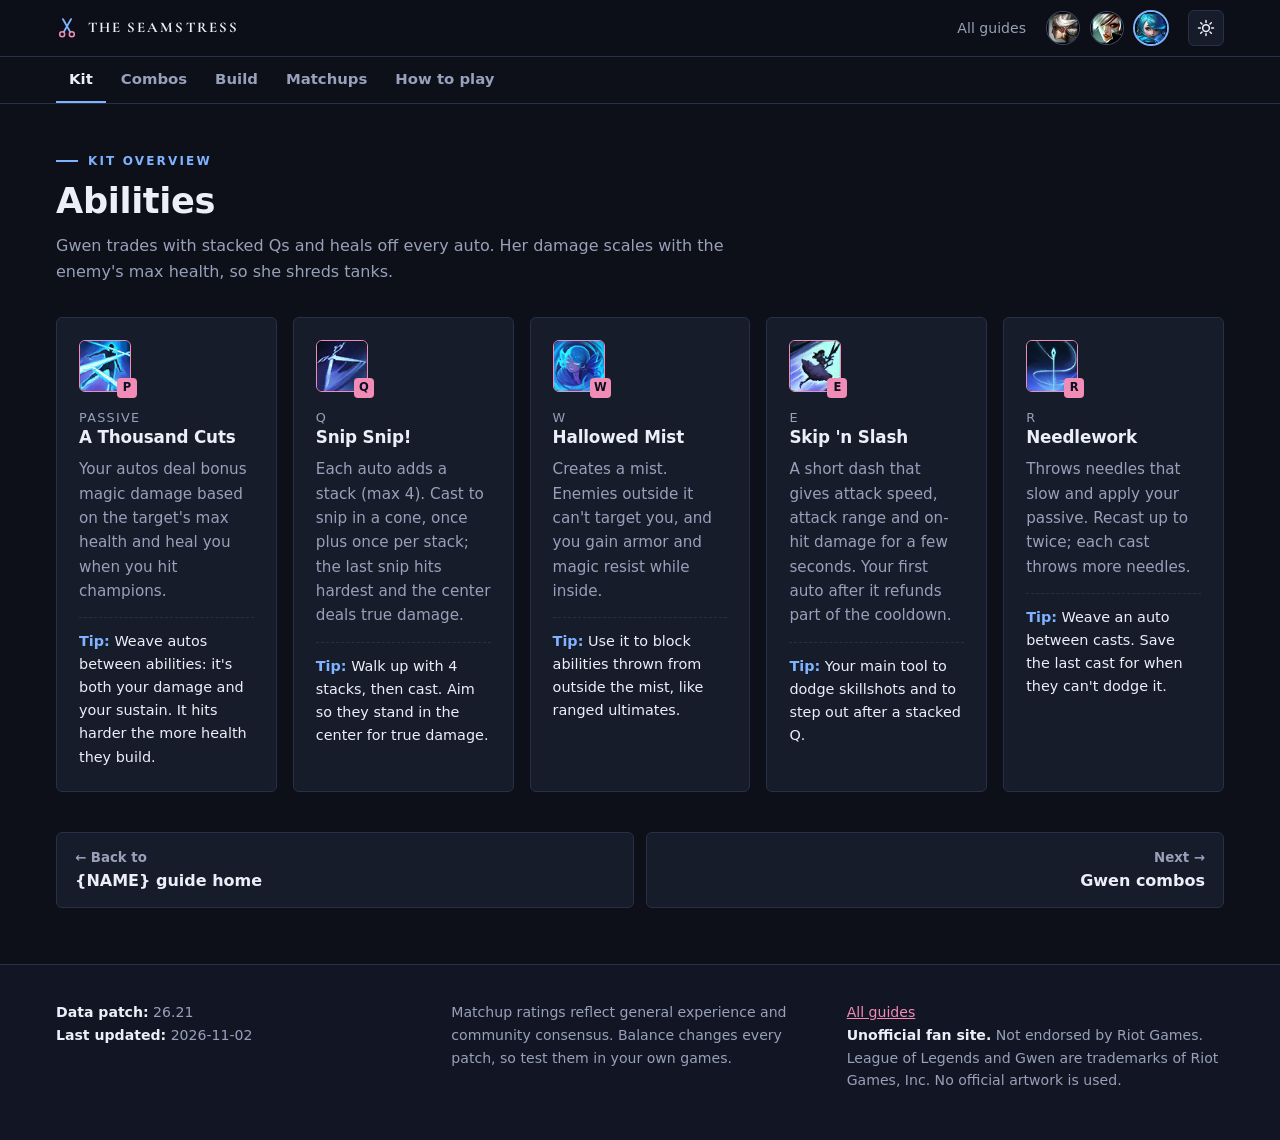
==== kit.html @ 8cf92565 "Split the guide into pages and redesign matchups and build Add Home, Kit, Combos, Build, Matchups an" ====
<!doctype html>
<html lang="en" data-theme="dark">
<head>
<meta charset="utf-8">
<meta name="viewport" content="width=device-width, initial-scale=1">
<title>Kit overview · Gwen Top Guide</title>
<meta name="description" content="Abilities, cooldown windows and how to use each one.">
<meta name="theme-color" content="#0d1018">
<!-- Preview card for links shared on Discord, Reddit, Twitter/X -->
<meta property="og:type" content="website">
<meta property="og:url" content="https://holymolystar.github.io/gwen-guide/kit.html">
<meta property="og:title" content="Gwen Top Lane Guide">
<meta property="og:description" content="Runes, build, combos and every top-lane matchup for Gwen.">
<meta property="og:image" content="https://holymolystar.github.io/gwen-guide/og-image.png">
<meta property="og:image:width" content="1200">
<meta property="og:image:height" content="630">
<meta name="twitter:card" content="summary_large_image">
<meta name="twitter:image" content="https://holymolystar.github.io/gwen-guide/og-image.png">
<meta name="twitter:title" content="Gwen Top Lane Guide">
<meta name="twitter:description" content="Runes, build, combos and every top-lane matchup for Gwen.">
<link rel="icon" type="image/svg+xml" href="data:image/svg+xml,%3Csvg xmlns='http://www.w3.org/2000/svg' viewBox='0 0 64 64'%3E%3Crect width='64' height='64' rx='12' fill='%230d1018'/%3E%3Cg fill='none' stroke-linecap='round'%3E%3Cpath d='M23 43L44 6M41 43L20 6' stroke='%237fb2ff' stroke-width='5'/%3E%3Ccircle cx='18' cy='50' r='7' stroke='%23f08cb6' stroke-width='4'/%3E%3Ccircle cx='46' cy='50' r='7' stroke='%23f08cb6' stroke-width='4'/%3E%3C/g%3E%3C/svg%3E">
<link rel="stylesheet" href="https://fonts.googleapis.com/css2?family=Cormorant+Garamond:wght@600;700&display=swap">
<script>try{var t=localStorage.getItem("guides-theme");if(t)document.documentElement.dataset.theme=t}catch(e){}</script>
<link rel="stylesheet" href="guide.css">
</head>
<body>
<header class="topbar">
  <div class="wrap">
    <a class="brand" href="./"><span class="brand-mark" aria-hidden="true"><svg viewBox="0 0 32 32" fill="none" stroke-linecap="round"><path d="M11.5 21.5L22 3M20.5 21.5L10 3" stroke="var(--accent)" stroke-width="2.6"/><circle cx="9" cy="25" r="3.6" stroke="var(--accent-2)" stroke-width="2.2"/><circle cx="23" cy="25" r="3.6" stroke="var(--accent-2)" stroke-width="2.2"/></svg></span> THE SEAMSTRESS</a>
    <nav class="nav">
      <a class="all-guides" href="../hub/">All guides</a><div class="champ-links" role="group" aria-label="Switch champion guide"><a href="../camille-guide/" aria-label="Camille guide" title="Camille guide"><img src="icons/camille.png" width="32" height="32" alt=""></a><a href="../riven-guide/" aria-label="Riven guide" title="Riven guide"><img src="icons/riven.png" width="32" height="32" alt=""></a><a href="../gwen-guide/" aria-label="Gwen guide" title="Gwen guide" aria-current="page"><img src="icons/gwen.png" width="32" height="32" alt=""></a></div>
      <button class="icon-btn" id="themeToggle" type="button" aria-label="Toggle light and dark mode" title="Toggle theme">
        <svg width="18" height="18" viewBox="0 0 24 24" fill="none" stroke="currentColor" stroke-width="2" stroke-linecap="round"><circle cx="12" cy="12" r="4.5"/><path d="M12 2v2.5M12 19.5V22M2 12h2.5M19.5 12H22M4.9 4.9l1.8 1.8M17.3 17.3l1.8 1.8M4.9 19.1l1.8-1.8M17.3 6.7l1.8-1.8"/></svg>
      </button>
    </nav>
  </div>
</header>
<nav class="subnav" aria-label="Guide pages"><div class="wrap"><a href="kit.html" aria-current="page">Kit</a><a href="combos.html">Combos</a><a href="build.html">Build</a><a href="matchups.html">Matchups</a><a href="how-to-play.html">How to play</a></div></nav>
<main id="top" class="page">
<section id="kit">
    <div class="wrap">
      <div class="eyebrow">Kit overview</div>
      <h2>Abilities</h2>
      <p class="section-lead">Gwen trades with stacked Qs and heals off every auto. Her damage scales with the enemy's max health, so she shreds tanks.</p>
      <div class="grid" id="kitGrid"></div>
    </div>
  </section>
<div class="wrap"><nav class="pager" aria-label="Previous and next page"><a href="./"><small>← Back to</small>{NAME} guide home</a><a class="next" href="combos.html"><small>Next →</small>Gwen combos</a></nav></div>
</main>

<footer>
  <div class="wrap">
    <div><b>Data patch:</b> <span id="footPatch"></span><br><b>Last updated:</b> <span id="footUpdated"></span></div>
    <div>Matchup ratings reflect general experience and community consensus. Balance changes every patch, so test them in your own games.</div>
    <div><a href="../hub/">All guides</a><br><b>Unofficial fan site.</b> Not endorsed by Riot Games. League of Legends and Gwen are trademarks of Riot Games, Inc. No official artwork is used.</div>
  </div>
</footer>
<script src="guide.js"></script>
<script>(()=>{const c=document.querySelector(".subnav [aria-current]");if(c)c.parentElement.scrollLeft=c.offsetLeft-c.parentElement.offsetLeft-16})()</script>
</body>
</html>
---- guide.css ----
:root {
    --bg: #0f1419;
    --bg-2: #161d25;
    --surface: #1b232d;
    --surface-2: #222c38;
    --line: #2f3b49;
    --line-strong: #46556a;
    --text: #e6ebf0;
    --text-dim: #9aa7b6;
    --steel: #b9c4d0;
    --accent: #d8b25a;
    --accent-2: #4fd1e0;
    --accent-ink: #11161c;
    --easy: #3fb67a;
    --even: #d9b53c;
    --hard: #e0574f;
    --vhard: #ff2e63;
    --shadow: 0 10px 30px rgba(0,0,0,.35);
    --radius: 6px;
    color-scheme: dark;
  }
  :root[data-theme="light"] {
    --bg: #eef1f5;
    --bg-2: #e3e8ee;
    --surface: #ffffff;
    --surface-2: #f4f6f9;
    --line: #d3dae3;
    --line-strong: #aeb9c7;
    --text: #18202a;
    --text-dim: #566375;
    --steel: #5b6878;
    --accent: #a77a14;
    --accent-2: #0b8a99;
    --accent-ink: #ffffff;
    --easy: #1f8f57;
    --even: #a8820b;
    --hard: #c23a32;
    --vhard: #b0103d;
    --shadow: 0 10px 30px rgba(20,30,45,.10);
    color-scheme: light;
  }
  @media (prefers-color-scheme: light) {
    :root:not([data-theme="dark"]) {
      --bg: #eef1f5; --bg-2: #e3e8ee; --surface: #ffffff; --surface-2: #f4f6f9;
      --line: #d3dae3; --line-strong: #aeb9c7; --text: #18202a; --text-dim: #566375;
      --steel: #5b6878; --accent: #a77a14; --accent-2: #0b8a99; --accent-ink: #ffffff;
      --easy: #1f8f57; --even: #a8820b; --hard: #c23a32; --vhard: #b0103d;
      --shadow: 0 10px 30px rgba(20,30,45,.10);
      color-scheme: light;
    }
  }

  * { box-sizing: border-box; }
  html { scroll-behavior: smooth; }
  body {
    margin: 0;
    background: var(--bg);
    color: var(--text);
    font: 16px/1.6 "Inter", "Segoe UI", system-ui, -apple-system, Roboto, Helvetica, Arial, sans-serif;
    -webkit-font-smoothing: antialiased;
  }
  a { color: var(--accent-2); }
  .wrap { max-width: 1200px; margin: 0 auto; padding: 0 16px; }
  .wrap.wide { max-width: 1480px; }
  section { padding: 72px 0; border-top: 1px solid var(--line); }
  h1, h2, h3 { line-height: 1.15; letter-spacing: -.01em; margin: 0; }
  h2 { font-size: clamp(1.6rem, 3vw, 2.2rem); }
  .eyebrow {
    font-size: .75rem; font-weight: 700; letter-spacing: .18em; text-transform: uppercase;
    color: var(--accent); margin-bottom: 10px; display: flex; align-items: center; gap: 10px;
  }
  .eyebrow::before { content: ""; width: 22px; height: 2px; background: var(--accent); }
  .section-lead { color: var(--text-dim); max-width: 70ch; margin: 12px 0 32px; }

  /* Top bar */
  .topbar {
    position: sticky; top: 0; z-index: 50;
    background: color-mix(in srgb, var(--bg) 85%, transparent);
    backdrop-filter: blur(10px);
    border-bottom: 1px solid var(--line);
  }
  .topbar .wrap { display: flex; align-items: center; justify-content: space-between; height: 56px; gap: 12px; }
  .brand { display: flex; align-items: center; gap: 10px; font-weight: 700; letter-spacing: .04em; color: var(--text); text-decoration: none; }
  .brand-mark { width: 22px; height: 22px; position: relative; }
  .brand-mark::before, .brand-mark::after {
    content: ""; position: absolute; inset: 0; border: 2px solid var(--accent); transform: rotate(45deg);
  }
  .brand-mark::after { inset: 6px; background: var(--accent-2); border: 0; }
  .nav { display: flex; gap: 18px; align-items: center; }
  .nav a { color: var(--text-dim); text-decoration: none; font-size: .9rem; transition: color .2s; }
  .nav a:hover { color: var(--text); }
  .nav a.nav-cta { color: var(--accent-ink); background: var(--accent); font-weight: 700; padding: 6px 12px; border-radius: var(--radius); }
  .nav a.nav-cta:hover { color: var(--accent-ink); filter: brightness(1.08); }
  @media (max-width: 760px) { .nav a.nav-cta { display: inline-block; font-size: .8rem; padding: 5px 10px; } }
  .toplane-banner { margin-top: 28px; display: flex; align-items: center; justify-content: space-between; gap: 20px; flex-wrap: wrap;
    padding: 24px; border: 1px solid var(--accent); border-radius: var(--radius); text-decoration: none; color: var(--text);
    background: linear-gradient(135deg, color-mix(in srgb, var(--accent) 14%, var(--surface)), var(--surface)); }
  .toplane-banner h3 { font-size: 1.2rem; }
  .toplane-banner p { color: var(--text-dim); margin: 8px 0 0; max-width: 60ch; }
  .toplane-banner:hover { box-shadow: var(--shadow); }
  @media (max-width: 760px) { .nav a { display: none; } }
  .icon-btn {
    background: var(--surface); color: var(--text); border: 1px solid var(--line);
    width: 36px; height: 36px; border-radius: var(--radius); cursor: pointer; display: grid; place-items: center;
    transition: border-color .2s, transform .2s;
  }
  .icon-btn:hover { border-color: var(--accent); }

  /* Hero */
  .hero { position: relative; overflow: hidden; padding: 110px 0 96px; border-top: 0; }
  .hero-grid {
    position: absolute; inset: 0; pointer-events: none; opacity: .5;
    background-image:
      linear-gradient(var(--line) 1px, transparent 1px),
      linear-gradient(90deg, var(--line) 1px, transparent 1px);
    background-size: 48px 48px;
    mask-image: radial-gradient(ellipse at 70% 40%, #000 0%, transparent 70%);
    -webkit-mask-image: radial-gradient(ellipse at 70% 40%, #000 0%, transparent 70%);
  }
  .hero-blades { position: absolute; right: -60px; top: 40px; width: 520px; height: 520px; pointer-events: none; }
  @media (max-width: 900px) { .hero-blades { opacity: .25; right: -200px; } }
  .hero h1 { font-size: clamp(2.4rem, 6vw, 4.4rem); font-weight: 800; max-width: 14ch; }
  .hero h1 span { color: var(--accent); }
  .hero p { color: var(--text-dim); font-size: 1.15rem; max-width: 52ch; margin: 20px 0 32px; }
  .btn {
    display: inline-flex; align-items: center; gap: 10px; cursor: pointer;
    background: var(--accent); color: var(--accent-ink); border: 0; font: inherit; font-weight: 700;
    padding: 12px 22px; border-radius: var(--radius); text-decoration: none;
    clip-path: polygon(0 0, calc(100% - 12px) 0, 100% 12px, 100% 100%, 12px 100%, 0 calc(100% - 12px));
    transition: transform .2s, filter .2s;
  }
  .btn:hover { transform: translateY(-2px); filter: brightness(1.08); }
  .btn.ghost {
    background: transparent; color: var(--text); border: 1px solid var(--line-strong); clip-path: none;
  }
  .btn.ghost:hover { border-color: var(--accent-2); color: var(--accent-2); }
  .hero-stats { display: flex; gap: 36px; margin-top: 48px; flex-wrap: wrap; }
  .hero-stats div { border-left: 2px solid var(--accent-2); padding-left: 12px; }
  .hero-stats b { display: block; font-size: 1.5rem; }
  .hero-stats span { color: var(--text-dim); font-size: .85rem; }

  /* Cards */
  .grid { display: grid; gap: 16px; grid-template-columns: repeat(auto-fit, minmax(210px, 1fr)); }
  .card {
    background: var(--surface); border: 1px solid var(--line); border-radius: var(--radius);
    padding: 22px; position: relative; transition: border-color .25s, transform .25s, box-shadow .25s;
  }
  .card::after {
    content: ""; position: absolute; top: -1px; right: -1px; width: 18px; height: 18px;
    border-top: 2px solid var(--accent); border-right: 2px solid var(--accent); opacity: 0; transition: opacity .25s;
  }
  .card:hover { border-color: var(--line-strong); transform: translateY(-3px); box-shadow: var(--shadow); }
  .card:hover::after { opacity: 1; }
  .key {
    width: 40px; height: 40px; display: grid; place-items: center; font-weight: 800; color: var(--accent-2);
    border: 1.5px solid var(--accent-2); transform: rotate(45deg); margin: 6px 0 18px 4px;
  }
  .key span { transform: rotate(-45deg); }
  /* Icons (embedded Data Dragon art) */
  .ability { position: relative; width: 52px; height: 52px; margin: 0 0 16px; }
  .ability img { width: 52px; height: 52px; border-radius: 6px; border: 1.5px solid var(--accent-2); display: block; }
  .ability b {
    position: absolute; right: -6px; bottom: -6px; min-width: 20px; height: 20px; padding: 0 4px;
    display: grid; place-items: center; font-size: .72rem; border-radius: 4px;
    background: var(--accent-2); color: var(--accent-ink);
  }
  .ico { display: inline-block; vertical-align: middle; border-radius: 4px; border: 1px solid var(--line-strong); flex: none; }
  .ico-champ { width: 30px; height: 30px; margin-right: 10px; }
  .ico-item { width: 22px; height: 22px; margin-right: 6px; }
  .champ-name { display: inline-flex; align-items: center; }
  .item-label { display: flex; align-items: center; flex-wrap: wrap; gap: 2px 0; }
  .card h3 { font-size: 1.05rem; }
  .card .sub { color: var(--text-dim); font-size: .8rem; text-transform: uppercase; letter-spacing: .1em; }
  .card p { color: var(--text-dim); margin: 10px 0 0; font-size: .95rem; }
  .card .tip { margin-top: 14px; padding-top: 12px; border-top: 1px dashed var(--line); font-size: .9rem; color: var(--text); }
  .card .tip b { color: var(--accent); }

  /* Build */
  .build-grid { display: grid; gap: 16px; grid-template-columns: repeat(auto-fit, minmax(280px, 1fr)); }
  .build-card h3 { font-size: 1rem; margin-bottom: 12px; display: flex; justify-content: space-between; gap: 8px; }
  .build-card h3 small { color: var(--text-dim); font-weight: 500; font-size: .8rem; }
  .chips { display: flex; flex-wrap: wrap; gap: 8px; }
  .chip {
    background: var(--surface-2); border: 1px solid var(--line); padding: 5px 10px; border-radius: 4px; font-size: .88rem;
  }
  .chip.primary { border-color: var(--accent); color: var(--accent); }
  b.ks { display: inline-flex; align-items: center; gap: 6px; }
  .ico-rune { width: 22px; height: 22px; border-radius: 50%; background: #0b0f14; flex: none; }
  .rune-chip { display: inline-flex; align-items: center; gap: 6px; }
  button.rune-chip { font: inherit; color: inherit; cursor: pointer; border-style: dashed; }
  button.rune-chip:hover, button.rune-chip:focus-visible { border-color: var(--accent-2); }
  button.rune-chip.swapped { border-style: solid; border-color: var(--accent-2); color: var(--accent-2); }
  .rune-chip .swap { font-size: .75rem; color: var(--accent-2); font-weight: 800; }
  .rune-note { margin: 0 0 8px !important; font-size: .85rem; color: var(--text-dim); }
  .rune-note b { color: var(--text); }
  .rune-hint { margin: 0 0 12px !important; font-size: .78rem; color: var(--text-dim); font-style: italic; }
  .rune-chip img { width: 20px; height: 20px; border-radius: 50%; background: #0b0f14; }
  .rune-chip.primary img { width: 28px; height: 28px; }
  .card .sub.tree { display: flex; align-items: center; gap: 6px; }
  .card .sub.tree img { width: 18px; height: 18px; }
  .list { margin: 0; padding: 0; list-style: none; }
  .list li { padding: 8px 0; border-bottom: 1px solid var(--line); display: flex; justify-content: space-between; gap: 12px; font-size: .92rem; }
  .list li:last-child { border-bottom: 0; }
  .list.stack li { flex-direction: column; gap: 2px; }
  .list.stack li span { text-align: left; }
  .list li span { color: var(--text-dim); text-align: right; }
  .skill-order { display: grid; grid-template-columns: 28px repeat(18, minmax(18px, 1fr)); gap: 3px; font-size: .72rem; overflow-x: auto; }
  .skill-order div { height: 24px; display: grid; place-items: center; border-radius: 3px; background: var(--surface-2); color: var(--text-dim); }
  .skill-order .lbl { background: transparent; color: var(--text); font-weight: 700; }
  .skill-order .on { background: var(--accent-2); color: var(--accent-ink); font-weight: 700; }
  .skill-order .on.r { background: var(--accent); }
  .skill-order .lvl { background: transparent; }
  .note { font-size: .85rem; color: var(--text-dim); margin-top: 12px; }
  .about { display: grid; gap: 28px; grid-template-columns: repeat(auto-fit, minmax(300px, 1fr)); align-items: center; }
  .proof { margin: 0; justify-self: center; max-width: 100%; }
  .proof img {
    display: block; max-width: 100%; height: auto; border-radius: var(--radius);
    border: 1px solid var(--line-strong); box-shadow: var(--shadow);
  }
  .proof figcaption { margin-top: 8px; font-size: .8rem; color: var(--text-dim); text-align: center; }
  /* Matchup table */
  .toolbar { display: flex; flex-wrap: wrap; gap: 12px; align-items: center; margin-bottom: 16px; }
  .search {
    flex: 1 1 240px; display: flex; align-items: center; gap: 8px;
    background: var(--surface); border: 1px solid var(--line); border-radius: var(--radius); padding: 0 12px;
    transition: border-color .2s;
  }
  .search:focus-within { border-color: var(--accent-2); }
  .search input { background: transparent; border: 0; outline: 0; color: var(--text); font: inherit; padding: 10px 0; width: 100%; }
  .seg { display: flex; border: 1px solid var(--line); border-radius: var(--radius); overflow: hidden; flex-wrap: wrap; }
  .seg button {
    background: var(--surface); color: var(--text-dim); border: 0; border-right: 1px solid var(--line);
    padding: 9px 14px; font: inherit; font-size: .88rem; cursor: pointer; transition: background .2s, color .2s;
    display: flex; align-items: center; gap: 6px;
  }
  .seg button:last-child { border-right: 0; }
  .seg button:hover { color: var(--text); }
  .seg button[aria-pressed="true"] { background: var(--surface-2); color: var(--text); box-shadow: inset 0 -2px 0 var(--accent); }
  .dot { width: 8px; height: 8px; border-radius: 50%; display: inline-block; }
  .dot.easy { background: var(--easy); } .dot.even { background: var(--even); } .dot.hard { background: var(--hard); }
  .dot.vhard { background: var(--vhard); box-shadow: 0 0 0 2px color-mix(in srgb, var(--vhard) 35%, transparent); }
  .meta-row { display: flex; justify-content: space-between; align-items: center; flex-wrap: wrap; gap: 8px; font-size: .85rem; color: var(--text-dim); margin-bottom: 10px; }
  .legend { display: flex; gap: 14px; flex-wrap: wrap; align-items: center; }
  .legend span { display: inline-flex; align-items: center; gap: 6px; }

  .table-wrap {
    border: 1px solid var(--line); border-radius: var(--radius); background: var(--surface);
    overflow: auto; max-height: 78vh; -webkit-overflow-scrolling: touch;
  }
  table { border-collapse: separate; border-spacing: 0; width: 100%; min-width: 1180px; font-size: .88rem; line-height: 1.5; }
  thead th {
    position: sticky; top: 0; z-index: 3; background: var(--surface-2); text-align: left;
    font-size: .74rem; letter-spacing: .08em; text-transform: uppercase; color: var(--steel);
    padding: 12px 14px; border-bottom: 1px solid var(--line-strong); white-space: nowrap; cursor: pointer; user-select: none;
  }
  thead th:hover { color: var(--text); }
  thead th .arrow { opacity: .35; margin-left: 4px; font-size: .7rem; }
  thead th[aria-sort="ascending"] .arrow, thead th[aria-sort="descending"] .arrow { opacity: 1; color: var(--accent); }
  thead th:first-child, tbody td:first-child { position: sticky; left: 0; }
  thead th:first-child { z-index: 4; }
  tbody td:first-child { background: var(--surface); z-index: 1; box-shadow: 1px 0 0 var(--line); }
  tbody td { padding: 12px 12px; border-bottom: 1px solid var(--line); vertical-align: top; }
  tbody tr.row { transition: background .15s; }
  tbody tr.row:hover td { background: var(--surface-2); }
  tbody tr.row:nth-child(even) td { background: color-mix(in srgb, var(--surface-2) 45%, var(--surface)); }
  tbody tr.row:nth-child(even):hover td { background: var(--surface-2); }
  .col-champ { min-width: 110px; font-weight: 700; white-space: nowrap; font-size: .95rem; }
  .col-wide { min-width: 200px; }
  .col-mid { min-width: 120px; }
  .col-narrow { white-space: nowrap; }
  .col-setup { min-width: 160px; }
  .col-tips { min-width: 290px; }
  .setup b { display: block; color: var(--text); }
  .setup span { display: block; color: var(--text-dim); font-size: .82rem; }
  .storm-plan {
    margin-bottom: 8px; padding: 6px 8px; border-left: 2px solid var(--accent-2); border-radius: 3px;
    background: color-mix(in srgb, var(--accent-2) 10%, transparent); font-size: .84rem;
  }
  .storm-plan b { color: var(--accent-2); }

  /* Champ-select quick view + difficulty chart */
  .quick-grid { display: grid; gap: 16px; grid-template-columns: repeat(auto-fit, minmax(300px, 1fr)); margin-bottom: 24px; }
  .quick { border-top: 2px solid var(--accent); scroll-margin-top: 72px; }
  .quick-label { display: block; font-size: .75rem; font-weight: 700; letter-spacing: .12em; text-transform: uppercase; color: var(--accent); margin-bottom: 8px; }
  .quick-input {
    width: 100%; font: inherit; font-size: 1.1rem; padding: 12px 14px; border-radius: var(--radius);
    background: var(--surface-2); color: var(--text); border: 1px solid var(--line-strong);
  }
  .quick-input:focus { outline: none; border-color: var(--accent-2); }
  .qempty { color: var(--text-dim); font-size: .92rem; margin: 14px 0 0; }
  .ban-list { list-style: none; margin: 12px 0 0; padding: 0; }
  .ban-list li + li { border-top: 1px solid var(--line); }
  .ban-list button { all: unset; box-sizing: border-box; width: 100%; display: flex; align-items: center; gap: 10px; padding: 8px 4px; cursor: pointer; border-radius: 6px; }
  .ban-list button:hover, .ban-list button:focus-visible { background: var(--surface-2); }
  .ban-list img { width: 30px; height: 30px; border-radius: 50%; }
  .ban-list .ban-name { font-weight: 700; flex: 1; }
  .ban-list .my-ban { font-size: .7rem; font-weight: 800; letter-spacing: .06em; text-transform: uppercase; color: var(--accent-ink); background: var(--accent); border-radius: 4px; padding: 2px 6px; }
  .qcard { margin-top: 16px; }
  .qhead { display: flex; align-items: center; gap: 14px; margin-bottom: 14px; }
  .qhead img { width: 56px; height: 56px; border-radius: 6px; border: 1px solid var(--line-strong); }
  .qhead h3 { font-size: 1.3rem; margin-bottom: 6px; }
  .qcard dl { margin: 0; display: grid; gap: 12px; }
  .qcard dt { font-size: .7rem; font-weight: 700; letter-spacing: .12em; text-transform: uppercase; color: var(--accent-2); margin-bottom: 2px; }
  .qcard dd { margin: 0; font-size: .98rem; }
  .qcard .setup-line { display: flex; flex-wrap: wrap; align-items: center; gap: 4px 10px; }
  .qmore { margin-top: 14px; display: flex; flex-wrap: wrap; gap: 8px; align-items: center; font-size: .85rem; color: var(--text-dim); }
  .linkbtn {
    background: none; border: 1px solid var(--line-strong); color: var(--text); font: inherit; font-size: .85rem;
    padding: 5px 10px; border-radius: var(--radius); cursor: pointer;
  }
  .linkbtn:hover { border-color: var(--accent-2); color: var(--accent-2); }
  .diff-chart h3 { font-size: 1rem; margin-bottom: 12px; }
  .bar-row {
    display: grid; grid-template-columns: 104px 1fr 28px; align-items: center; gap: 10px; width: 100%;
    background: none; border: 0; padding: 5px 0; color: var(--text); font: inherit; font-size: .88rem; cursor: pointer; text-align: left;
  }
  .bar-track { height: 14px; display: block; }
  .bar { display: block; height: 100%; min-width: 4px; border-radius: 0 4px 4px 0; transition: filter .15s; }
  .bar.easy { background: var(--easy); } .bar.even { background: var(--even); } .bar.hard { background: var(--hard); } .bar.vhard { background: var(--vhard); }
  .bar-val { font-weight: 700; text-align: right; color: var(--text); }
  .bar-label { color: var(--text-dim); white-space: nowrap; }
  .bar-row:hover .bar, .bar-row:focus-visible .bar { filter: brightness(1.15); }
  .bar-row:hover .bar-label { color: var(--text); }
  .bar-row[aria-pressed="true"] .bar-label { color: var(--text); font-weight: 700; }
  .diff { display: inline-flex; align-items: center; gap: 8px; font-weight: 700; white-space: nowrap; }
  .pips { display: inline-flex; gap: 3px; }
  .pips i { width: 7px; height: 14px; background: var(--line); transform: skewX(-15deg); }
  .diff.easy { color: var(--easy); } .diff.even { color: var(--even); } .diff.hard { color: var(--hard); }
  .diff.easy .pips i.f { background: var(--easy); }
  .diff.even .pips i.f { background: var(--even); }
  .diff.hard .pips i.f { background: var(--hard); }
  /* 5 = very hard: solid badge so it reads differently from 4 at a glance */
  .diff.vhard {
    color: #fff; background: var(--vhard); padding: 3px 9px 3px 7px; border-radius: 4px;
    text-transform: uppercase; letter-spacing: .04em; font-size: .8rem;
    box-shadow: 0 0 14px color-mix(in srgb, var(--vhard) 45%, transparent);
  }
  .diff.vhard .pips i { background: rgba(255,255,255,.3); }
  .diff.vhard .pips i.f { background: #fff; }
  tbody tr.row.vhard td:first-child { box-shadow: inset 3px 0 0 var(--vhard), 1px 0 0 var(--line); }
  .empty { padding: 40px; text-align: center; color: var(--text-dim); }

  /* Personal stats */

  /* Tips */
  .tips { display: grid; gap: 16px; grid-template-columns: repeat(auto-fit, minmax(260px, 1fr)); }
  .tips ul { margin: 10px 0 0; padding-left: 18px; color: var(--text-dim); font-size: .94rem; }
  .tips li { margin-bottom: 6px; }
  .tips li b { color: var(--text); }
  .tips .num { font-size: .8rem; font-weight: 800; color: var(--accent); letter-spacing: .1em; }

  /* Combos & dodges */
  .combo-seq { display: flex; flex-wrap: wrap; align-items: center; gap: 6px; margin: 12px 0 4px; }
  .combo-seq img { width: 34px; height: 34px; border-radius: 5px; border: 1.5px solid var(--accent-2); display: block; }
  .combo-seq .step { position: relative; }
  .combo-seq .step b { position: absolute; right: -4px; bottom: -4px; font-size: .62rem; background: var(--accent); color: var(--bg); border-radius: 3px; padding: 0 3px; line-height: 1.3; }
  .combo-seq .step-txt { border: 1px solid var(--line-strong); border-radius: 5px; padding: 6px 8px; font-size: .78rem; font-weight: 700; }
  .combo-seq .arr { color: var(--text-dim); font-size: .85rem; }
  .dodge-grid { margin-top: 28px; }
  .dodge-list { margin: 10px 0 0; padding: 0; list-style: none; }
  .dodge-list li { display: flex; gap: 10px; align-items: flex-start; padding: 7px 0; border-bottom: 1px solid var(--line); font-size: .9rem; color: var(--text-dim); }
  .dodge-list li:last-child { border-bottom: 0; }
  .dodge-list li img { width: 26px; height: 26px; border-radius: 50%; flex: none; }
  .dodge-list li b { color: var(--text); }
  footer { border-top: 1px solid var(--line); padding: 36px 0 48px; color: var(--text-dim); font-size: .88rem; background: var(--bg-2); }
  footer .wrap { display: grid; gap: 18px; grid-template-columns: repeat(auto-fit, minmax(240px, 1fr)); }
  footer b { color: var(--text); }

  @media (prefers-reduced-motion: reduce) {
    *, *::before, *::after { transition: none !important; scroll-behavior: auto !important; }
  }
  /* ===== Gwen theme: soft blue, pink, midnight ===== */
  :root {
    --bg: #0d1018; --bg-2: #121624; --surface: #171c2b; --surface-2: #1d2335;
    --line: #283049; --line-strong: #3d4766; --text: #eceff8; --text-dim: #98a0ba; --steel: #bcc3d8;
    --accent: #7fb2ff; --accent-2: #f08cb6; --accent-ink: #0a1020;
  }
  :root[data-theme="light"] {
    --bg: #f0f2f8; --bg-2: #e4e8f2; --surface: #ffffff; --surface-2: #f5f6fb;
    --line: #d3d8e6; --line-strong: #aab3cc; --text: #161a26; --text-dim: #545c74; --steel: #5a6380;
    --accent: #2f6fd6; --accent-2: #c0407a; --accent-ink: #ffffff;
  }
  @media (prefers-color-scheme: light) {
    :root:not([data-theme="dark"]) {
      --bg: #f0f2f8; --bg-2: #e4e8f2; --surface: #ffffff; --surface-2: #f5f6fb;
      --line: #d3d8e6; --line-strong: #aab3cc; --text: #161a26; --text-dim: #545c74; --steel: #5a6380;
      --accent: #2f6fd6; --accent-2: #c0407a; --accent-ink: #ffffff;
    }
  }
  /* Minimal: serif only for the big title and brand, no extra effects */
  .hero h1, .brand { font-family: "Cormorant Garamond", Georgia, "Times New Roman", serif; letter-spacing: .02em; }
  .hero h1 { font-weight: 700; }
  .brand { letter-spacing: .14em; font-size: .92rem; }
  .brand-mark { width: 22px; height: 22px; }
  .brand-mark::before, .brand-mark::after { content: none; }
  .brand-mark svg { width: 100%; height: 100%; display: block; }
  .hero-grid { display: none; }
  .hero-blades { opacity: .9; right: 2%; top: 50%; width: 400px; height: 400px; transform: translateY(-50%); }
  @media (max-width: 900px) { .hero-blades { opacity: .18; right: -90px; width: 320px; height: 320px; } }
  .btn { clip-path: none; border-radius: var(--radius); }
  .card::after { display: none; }
  .card:hover { transform: none; }  /* GUIDE_MENU_CSS_START */
  .guides { position: relative; }
  .guides summary { list-style: none; cursor: pointer; display: flex; align-items: center; gap: 7px; height: 36px; padding: 0 12px;
    border: 1px solid var(--line); border-radius: var(--radius); background: var(--surface); color: var(--text); font-size: .88rem; font-weight: 600; }
  .guides summary::-webkit-details-marker { display: none; }
  .guides summary:hover, .guides[open] summary { border-color: var(--accent); }
  .guides-menu { position: absolute; right: 0; top: calc(100% + 8px); min-width: 190px; padding: 6px; z-index: 60;
    background: var(--surface); border: 1px solid var(--line-strong, var(--line)); border-radius: var(--radius); box-shadow: 0 12px 30px rgba(0,0,0,.3); }
  .nav .guides-menu a { display: flex; align-items: center; gap: 10px; padding: 8px 10px; border-radius: 6px; color: var(--text); font-size: .9rem; }
  .nav .guides-menu a:hover { background: var(--surface-2); color: var(--text); }
  .nav .guides-menu a::before { content: ""; width: 8px; height: 8px; border-radius: 50%; background: var(--dot, var(--text-dim)); }
  .nav .guides-menu a[aria-current] { color: var(--accent); font-weight: 700; }
  .guides-menu hr { border: 0; border-top: 1px solid var(--line); margin: 4px 2px; }
  @media (max-width: 760px) { .nav { gap: 10px; } .guides summary { padding: 0 10px; } .guides summary span { display: none; } }
  /* On phones the hero already links to the top lane page, so free up the bar */
  @media (max-width: 480px) { .topbar .nav a.nav-cta { display: none; } .brand { white-space: nowrap; } }
  /* GUIDE_MENU_CSS_END */

  /* Matchup tier board */
  :root[data-theme="light"]{--easy:#17754a;--even:#7d6108;--hard:#b5322a;--vhard:#a60e3a}
  @media (prefers-color-scheme: light){:root:not([data-theme="dark"]){--easy:#17754a;--even:#7d6108;--hard:#b5322a;--vhard:#a60e3a}}
  html:has(dialog[open]){overflow:hidden}
  .mt-tools{display:flex;flex-wrap:wrap;gap:12px;align-items:center;justify-content:space-between;margin-bottom:8px}
  .mt-search{flex:1 1 280px;max-width:420px;padding:0 14px}
  .mt-search:focus-within{outline:2px solid var(--accent-2);outline-offset:1px}
  .mt-count{color:var(--text-dim);font-size:.88rem}
  section.mt-band{display:grid;grid-template-columns:120px 1fr;gap:16px;padding:18px 0;border-top:1px solid var(--line)}
  .mt-band h3{font-size:1.05rem;padding-left:12px;border-left:3px solid var(--t)}
  .mt-band h3 small{display:block;margin-top:4px;color:var(--text-dim);font-weight:600;font-size:.84rem}
  .mt-band.easy{--t:var(--easy)}.mt-band.even{--t:var(--even)}.mt-band.hard{--t:var(--hard)}.mt-band.vhard{--t:var(--vhard)}
  .mt-tiles{display:grid;grid-template-columns:repeat(auto-fill,minmax(88px,1fr));gap:8px}
  .mt-tile{position:relative;background:var(--surface);color:var(--text);border:1px solid var(--line);border-radius:var(--radius);padding:9px 4px 7px;display:grid;justify-items:center;align-content:start;gap:5px;font:inherit;font-size:.78rem;font-weight:600;line-height:1.2;cursor:pointer;transition:transform .15s,border-color .15s,opacity .15s}
  .mt-tile:hover{border-color:var(--accent);transform:translateY(-2px)}
  .mt-tile:focus-visible,.mt-nav button:focus-visible{outline:2px solid var(--accent-2);outline-offset:2px}
  .mt-tile img{width:48px;height:48px;border-radius:6px;display:block}
  .mt-tile.dim{opacity:.22}
  .mt-tile em{position:absolute;top:3px;right:3px;font-style:normal;font-size:.7rem;font-weight:700;background:var(--accent);color:var(--accent-ink);padding:0 4px;border-radius:3px}
  dialog.mt-drawer{border:0;padding:0;margin:0 0 0 auto;width:min(540px,100vw);max-width:none;height:100dvh;max-height:none;background:var(--surface);color:var(--text);box-shadow:-20px 0 60px rgba(0,0,0,.4)}
  dialog.mt-drawer::backdrop{background:rgba(5,8,12,.55)}
  .mt-sheet{padding:18px 22px 28px}
  .mt-nav{display:flex;justify-content:space-between;gap:8px;margin-bottom:14px}
  .mt-nav div{display:flex;gap:6px}
  .mt-nav button{background:var(--surface-2);color:var(--text);border:1px solid var(--line-strong);border-radius:6px;min-width:40px;height:40px;padding:0 12px;font:inherit;font-weight:600;cursor:pointer}
  .mt-sheet ul{margin:0;padding-left:18px}.mt-sheet li{margin-bottom:6px}
  .mt-sheet .qcard{margin-top:0}
  @media (max-width:640px){section.mt-band{grid-template-columns:1fr;gap:10px}.mt-tiles{grid-template-columns:repeat(auto-fill,minmax(72px,1fr))}.mt-search{max-width:none}
    dialog.mt-drawer{margin:auto 0 0;width:100vw;height:auto;max-height:88dvh;border-radius:16px 16px 0 0}}

  .guides summary span.guide-stack{display:flex}
  @media (max-width:360px){.guide-stack img+img{display:none}}
  .guide-stack img{width:24px;height:24px;border-radius:50%;border:2px solid var(--surface);display:block;background:var(--surface)}
  .guide-stack img+img{margin-left:-8px}
  .guide-ico{width:24px;height:24px;border-radius:50%;display:block}
  .nav .guides-menu a:has(.guide-ico)::before{content:none}
  .nav .guides-menu a[aria-current] .guide-ico{box-shadow:0 0 0 2px var(--accent)}

  /* Multi-page layout */
  .subnav{position:sticky;top:57px;z-index:40;background:var(--bg);border-bottom:1px solid var(--line)}
  .subnav .wrap{display:flex;gap:2px;overflow-x:auto;scrollbar-width:none}
  .subnav a{padding:11px 13px;color:var(--text-dim);font-size:.93rem;font-weight:600;text-decoration:none;white-space:nowrap}
  .subnav a:hover{color:var(--text)}
  .subnav a:focus-visible{outline:2px solid var(--accent-2);outline-offset:-2px}
  .subnav a[aria-current]{color:var(--text);box-shadow:inset 0 -2px 0 var(--accent)}
  .page section{border-top:0;padding:48px 0 32px}
  .page section.mt-band{border-top:1px solid var(--line);padding:18px 0}
  .pager{display:flex;justify-content:space-between;gap:12px;flex-wrap:wrap;padding:8px 0 56px}
  .pager a{flex:1 1 220px;display:block;padding:14px 18px;background:var(--surface);border:1px solid var(--line);border-radius:var(--radius);color:var(--text);font-weight:700;text-decoration:none}
  .pager a:hover{border-color:var(--accent)}
  .pager a.next{text-align:right}
  .pager small{display:block;color:var(--text-dim);font-weight:600}
  .page-cards{display:grid;gap:14px;grid-template-columns:repeat(auto-fit,minmax(240px,1fr))}
  .page-card{display:block;padding:20px;background:var(--surface);border:1px solid var(--line);border-radius:var(--radius);color:var(--text);text-decoration:none;transition:border-color .2s,transform .2s}
  .page-card:hover{border-color:var(--accent);transform:translateY(-2px)}
  .page-card h3{font-size:1.1rem}
  .page-card p{margin:8px 0 0;color:var(--text-dim);font-size:.94rem}
  @media (max-width:760px){.page section{padding-top:32px}}

  /* Build page */
  .vh{position:absolute;width:1px;height:1px;overflow:hidden;clip-path:inset(50%);white-space:nowrap}
  .b-block{padding:28px 0;border-top:1px solid var(--line)}
  .b-block:first-child{border-top:0;padding-top:0}
  .b-block h3{font-size:1.3rem}
  .b-block ul,.b-block ol{list-style:none;margin:0;padding:0}
  .b-sub{margin:6px 0 16px;color:var(--text-dim);font-size:.94rem}
  .b-head{display:flex;flex-wrap:wrap;gap:6px 16px;align-items:baseline;justify-content:space-between;margin-bottom:16px}
  .b-max{color:var(--text-dim);font-size:.92rem}
  .b-max b{color:var(--text)}
  .b-block .b-summs{display:flex;flex-wrap:wrap;gap:6px 24px;margin:-8px 0 14px;color:var(--text-dim);font-size:.92rem}
  .b-summs b{color:var(--text)}
  .b-txt{min-width:0}
  .b-txt b{display:block;font-size:.95rem;line-height:1.3}
  .b-txt small{display:block;margin-top:3px;color:var(--text-dim);font-size:.84rem;line-height:1.4}
  .b-tabs{display:grid;grid-template-columns:repeat(var(--n,4),1fr);gap:8px;margin-bottom:12px}
  .b-tab{display:flex;align-items:flex-start;gap:10px;min-height:44px;padding:11px 12px;text-align:left;font:inherit;color:var(--text);background:var(--surface);border:1px solid var(--line);border-radius:var(--radius);cursor:pointer;transition:border-color .15s,background .15s}
  .b-tab img{width:34px;height:34px;flex:none;border-radius:50%;background:#0b0f14}
  .b-tab b{display:block;font-size:.92rem;line-height:1.25}
  .b-tab small{display:block;margin-top:3px;color:var(--text-dim);font-size:.8rem;line-height:1.35}
  .b-tab:hover{border-color:var(--line-strong)}
  .b-tab[aria-selected="true"]{background:var(--surface-2);border-color:var(--accent);box-shadow:inset 0 -2px 0 var(--accent)}
  .b-tab:focus-visible,.b-rune.has-opt:focus-visible{outline:2px solid var(--accent-2);outline-offset:2px}
  .b-panel{display:grid;grid-template-columns:1.25fr 1fr .8fr;gap:0 28px;padding:20px 22px;background:var(--surface);border:1px solid var(--line);border-radius:var(--radius)}
  .b-wide{grid-column:1/-1;margin:16px 0 0}
  .b-when{display:none;grid-column:1/-1;margin:0 0 14px;font-size:.9rem;color:var(--text-dim)}.b-when.show{display:block}.b-when b{color:var(--text)}
  .b-tree h4{display:flex;align-items:center;gap:7px;min-height:24px;margin:0 0 10px;font-size:.78rem;letter-spacing:.1em;text-transform:uppercase;color:var(--text-dim)}
  .b-tree h4 img{width:18px;height:18px}
  .b-tree ul{display:grid;gap:6px}
  .b-rune{display:flex;align-items:center;gap:11px;width:100%;min-height:44px;padding:5px 8px;text-align:left;font:inherit;color:var(--text);background:none;border:1px solid transparent;border-radius:var(--radius)}
  .b-rune img{width:32px;height:32px;flex:none;border-radius:50%;background:#0b0f14}
  .b-rune.small{min-height:36px;padding-block:2px}.b-rune.small img{width:22px;height:22px}
  .b-rune.b-keystone img{width:48px;height:48px}.b-rune.b-keystone b{font-size:1.05rem;color:var(--accent)}
  .b-rune.has-opt{border:1px dashed var(--line-strong);cursor:pointer;transition:border-color .15s}
  .b-rune.has-opt:hover{border-color:var(--accent-2)}
  .b-rune.swapped{border-style:solid;border-color:var(--accent-2)}
  .b-rune .b-txt{flex:1}
  .b-swap{flex:none;font-size:.76rem;font-weight:700;color:var(--accent-2)}
  .b-path{display:grid;grid-template-columns:repeat(3,1fr);gap:12px}
  .b-more{display:grid;grid-template-columns:1fr 2fr;gap:12px;margin-top:12px}
  .b-step{padding:16px 18px;background:var(--surface);border:1px solid var(--line);border-radius:var(--radius)}
  .b-step h4{display:flex;align-items:center;gap:9px;margin:0 0 12px;font-size:.98rem}
  .b-step h4 span{width:24px;height:24px;flex:none;display:grid;place-items:center;border-radius:50%;background:var(--accent);color:var(--accent-ink);font-size:.78rem}
  .b-step ul{display:grid;gap:12px}
  .b-step ul.two{grid-template-columns:repeat(2,1fr);gap:12px 20px}
  .b-item{display:flex;align-items:flex-start;gap:10px}
  .b-ico{flex:none;display:flex;gap:3px}
  .b-ico .ico-item{width:32px;height:32px;margin:0}
  @media (max-width:900px){.b-tabs{grid-template-columns:repeat(2,1fr)}.b-panel{grid-template-columns:1fr 1fr}.b-when+.b-tree{grid-column:1/-1;margin-bottom:16px}.b-path{grid-template-columns:1fr}.b-more{grid-template-columns:1fr}}
  @media (max-width:560px){.b-when{display:block;margin:0}.b-panel{grid-template-columns:1fr;padding:16px 12px;gap:16px}.b-when+.b-tree{margin-bottom:0}.b-tab{padding:10px}.b-tab small{display:none}.b-tab img{width:28px;height:28px}.b-step ul.two{grid-template-columns:1fr}}

  /* How I play page */
  .p-layout{display:grid;grid-template-columns:230px minmax(0,1fr);gap:48px;align-items:start;margin-top:8px}
  .p-layout{scroll-margin-top:120px}
  .p-rail{position:sticky;top:126px;display:grid;gap:4px}
  .p-rail button{display:flex;align-items:center;gap:10px;width:100%;min-height:44px;padding:8px 12px;text-align:left;font:inherit;font-size:.94rem;font-weight:600;color:var(--text-dim);background:none;border:0;border-left:2px solid var(--line);cursor:pointer;transition:color .15s,border-color .15s,background .15s}
  .p-rail button span{font-size:.78rem;font-weight:800;letter-spacing:.08em;color:var(--accent)}
  .p-rail button:hover{color:var(--text)}
  .p-rail button[aria-selected="true"]{color:var(--text);border-left-color:var(--accent);background:var(--surface)}
  .p-rail button:focus-visible,.p-next:focus-visible{outline:2px solid var(--accent-2);outline-offset:2px}
  .p-ch{padding-bottom:12px;scroll-margin-top:126px}
  .p-next{display:block;margin:20px 0 0 auto;min-height:44px;padding:9px 16px;text-align:right;font:inherit;font-weight:700;color:var(--text);background:var(--surface);border:1px solid var(--line);border-radius:var(--radius);cursor:pointer;transition:border-color .15s}
  .p-next:hover{border-color:var(--accent)}
  .p-next small{display:block;font-size:.78rem;font-weight:600;color:var(--text-dim)}
  .p-ch h3{display:flex;align-items:baseline;gap:12px;margin:0 0 14px;font-size:1.45rem}
  .p-ch h3 span{font-size:.82rem;font-weight:800;letter-spacing:.1em;color:var(--accent)}
  .p-rules{list-style:none;margin:0;padding:0}
  .p-rule{display:grid;grid-template-columns:200px minmax(0,1fr);gap:20px;padding:13px 0}
  .p-rule+.p-rule{border-top:1px solid var(--line)}
  .p-rule b{line-height:1.45}
  .p-rule p{margin:0;max-width:62ch;color:var(--text-dim)}
  .p-rule.alt{margin-top:12px;padding:14px 16px;border:0;border-left:3px solid var(--accent-2);border-radius:var(--radius);background:color-mix(in srgb,var(--accent-2) 9%,transparent)}
  .p-rule.alt b{color:var(--accent-2)}
  .p-rule.alt p{color:var(--text)}
  @media (max-width:860px){.p-layout{grid-template-columns:1fr;gap:20px}.p-rail{position:static;grid-template-columns:1fr 1fr;gap:6px}.p-rail button{border:1px solid var(--line);border-radius:var(--radius);padding:8px 10px;font-size:.9rem}.p-rail button[aria-selected="true"]{border-color:var(--accent);box-shadow:inset 0 -2px 0 var(--accent)}.p-rule{grid-template-columns:1fr;gap:3px}.p-next{width:100%}}

  /* Champion links */
  .champ-links{display:flex;align-items:center;gap:6px}
  .nav .champ-links a{display:grid;place-items:center;width:38px;height:38px;padding:0;border-radius:50%;transition:box-shadow .15s}
  .champ-links img{display:block;width:32px;height:32px;border-radius:50%;box-shadow:0 0 0 1px var(--line-strong);transition:box-shadow .15s}
  .nav .champ-links a:hover img{box-shadow:0 0 0 2px var(--text-dim)}
  .nav .champ-links a[aria-current] img{box-shadow:0 0 0 2px var(--accent)}
  .nav .champ-links a:focus-visible{outline:2px solid var(--accent-2);outline-offset:1px}
  .nav a.all-guides{font-size:.88rem;white-space:nowrap}
  @media (max-width:480px){.nav{gap:8px}.nav a.back{display:none}.champ-links{gap:2px}.nav .champ-links a{width:36px;height:36px}.champ-links img{width:30px;height:30px}}
  @media (max-width:360px){.topbar .brand{font-size:0;gap:0}}
  /* End champion links */
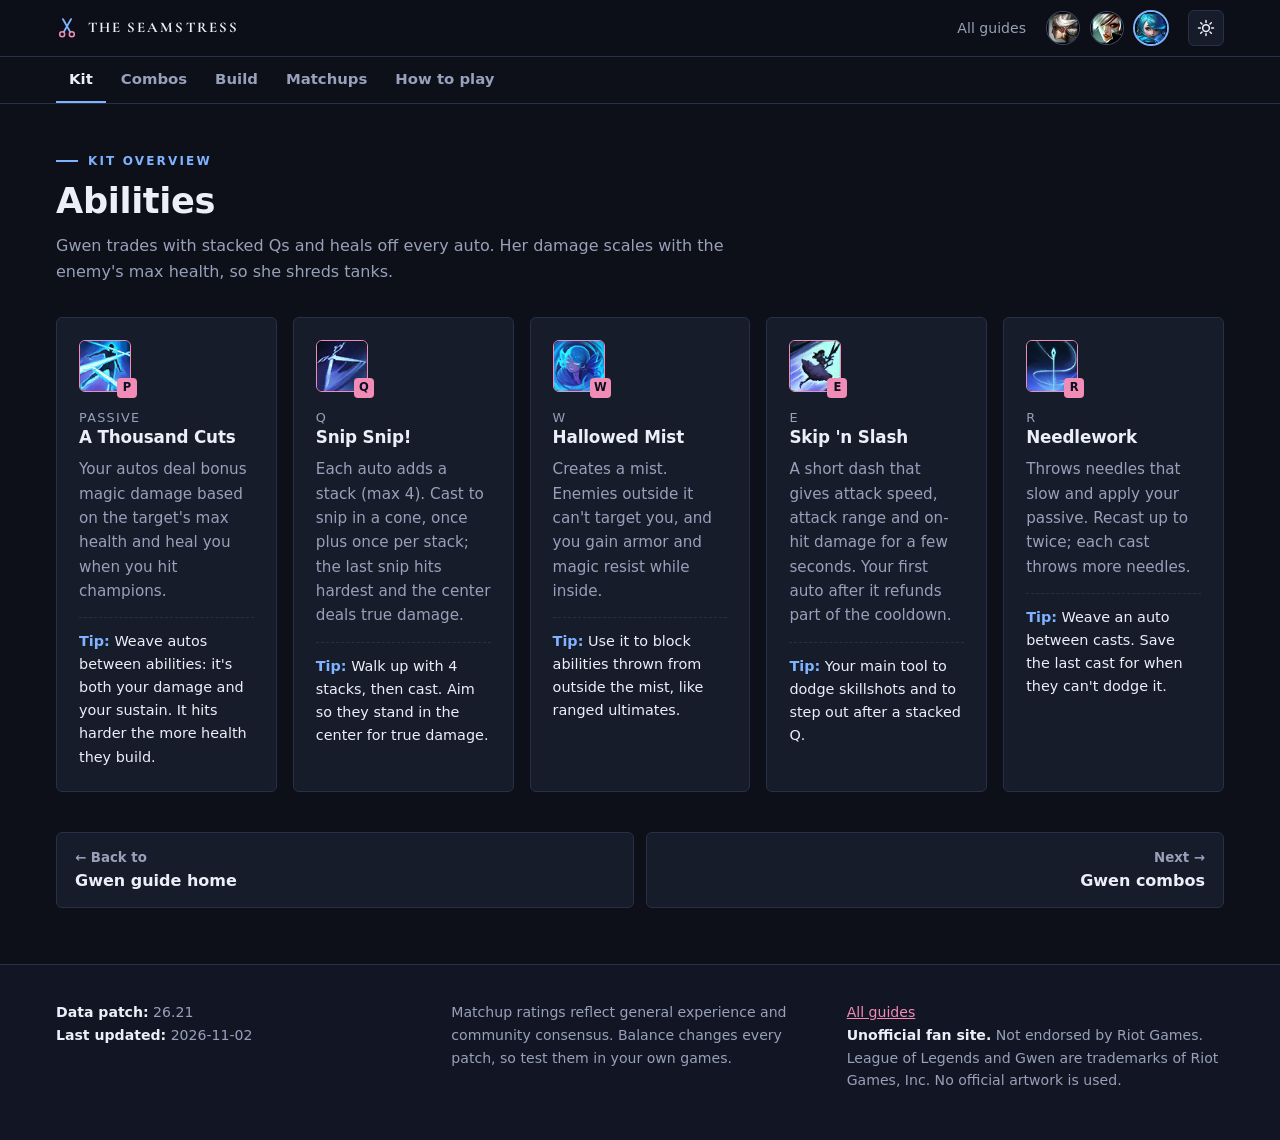
==== commit ae6eadb8: "Fix review findings Keep older Safari working, fill the Kit back link, wrap long matchup names, take" ====
--- a/kit.html
+++ b/kit.html
@@ -45,7 +45,7 @@
       <div class="grid" id="kitGrid"></div>
     </div>
   </section>
-<div class="wrap"><nav class="pager" aria-label="Previous and next page"><a href="./"><small>← Back to</small>{NAME} guide home</a><a class="next" href="combos.html"><small>Next →</small>Gwen combos</a></nav></div>
+<div class="wrap"><nav class="pager" aria-label="Previous and next page"><a href="./"><small>← Back to</small>Gwen guide home</a><a class="next" href="combos.html"><small>Next →</small>Gwen combos</a></nav></div>
 </main>
 
 <footer>
--- a/guide.css
+++ b/guide.css
@@ -414,7 +414,7 @@
   .nav .guides-menu a[aria-current] { color: var(--accent); font-weight: 700; }
   .guides-menu hr { border: 0; border-top: 1px solid var(--line); margin: 4px 2px; }
   @media (max-width: 760px) { .nav { gap: 10px; } .guides summary { padding: 0 10px; } .guides summary span { display: none; } }
-  /* On phones the hero already links to the top lane page, so free up the bar */
+  /* The top lane page stays reachable from the page tabs on phones */
   @media (max-width: 480px) { .topbar .nav a.nav-cta { display: none; } .brand { white-space: nowrap; } }
   /* GUIDE_MENU_CSS_END */
 
@@ -431,11 +431,11 @@
   .mt-band h3 small{display:block;margin-top:4px;color:var(--text-dim);font-weight:600;font-size:.84rem}
   .mt-band.easy{--t:var(--easy)}.mt-band.even{--t:var(--even)}.mt-band.hard{--t:var(--hard)}.mt-band.vhard{--t:var(--vhard)}
   .mt-tiles{display:grid;grid-template-columns:repeat(auto-fill,minmax(88px,1fr));gap:8px}
-  .mt-tile{position:relative;background:var(--surface);color:var(--text);border:1px solid var(--line);border-radius:var(--radius);padding:9px 4px 7px;display:grid;justify-items:center;align-content:start;gap:5px;font:inherit;font-size:.78rem;font-weight:600;line-height:1.2;cursor:pointer;transition:transform .15s,border-color .15s,opacity .15s}
+  .mt-tile{position:relative;min-width:0;text-align:center;overflow-wrap:anywhere;hyphens:auto;background:var(--surface);color:var(--text);border:1px solid var(--line);border-radius:var(--radius);padding:9px 4px 7px;display:grid;justify-items:center;align-content:start;gap:5px;font:inherit;font-size:.78rem;font-weight:600;line-height:1.2;cursor:pointer;transition:transform .15s,border-color .15s,opacity .15s}
   .mt-tile:hover{border-color:var(--accent);transform:translateY(-2px)}
   .mt-tile:focus-visible,.mt-nav button:focus-visible{outline:2px solid var(--accent-2);outline-offset:2px}
   .mt-tile img{width:48px;height:48px;border-radius:6px;display:block}
-  .mt-tile.dim{opacity:.22}
+  .mt-tile.dim{opacity:.22;pointer-events:none}
   .mt-tile em{position:absolute;top:3px;right:3px;font-style:normal;font-size:.7rem;font-weight:700;background:var(--accent);color:var(--accent-ink);padding:0 4px;border-radius:3px}
   dialog.mt-drawer{border:0;padding:0;margin:0 0 0 auto;width:min(540px,100vw);max-width:none;height:100dvh;max-height:none;background:var(--surface);color:var(--text);box-shadow:-20px 0 60px rgba(0,0,0,.4)}
   dialog.mt-drawer::backdrop{background:rgba(5,8,12,.55)}
@@ -492,9 +492,10 @@
   .b-txt{min-width:0}
   .b-txt b{display:block;font-size:.95rem;line-height:1.3}
   .b-txt small{display:block;margin-top:3px;color:var(--text-dim);font-size:.84rem;line-height:1.4}
-  .b-tabs{display:grid;grid-template-columns:repeat(var(--n,4),1fr);gap:8px;margin-bottom:12px}
+  .b-tabs{display:grid;grid-template-columns:repeat(var(--n,4),minmax(0,1fr));gap:8px;margin-bottom:12px}
   .b-tab{display:flex;align-items:flex-start;gap:10px;min-height:44px;padding:11px 12px;text-align:left;font:inherit;color:var(--text);background:var(--surface);border:1px solid var(--line);border-radius:var(--radius);cursor:pointer;transition:border-color .15s,background .15s}
   .b-tab img{width:34px;height:34px;flex:none;border-radius:50%;background:#0b0f14}
+  .b-tab span{min-width:0;overflow-wrap:anywhere}
   .b-tab b{display:block;font-size:.92rem;line-height:1.25}
   .b-tab small{display:block;margin-top:3px;color:var(--text-dim);font-size:.8rem;line-height:1.35}
   .b-tab:hover{border-color:var(--line-strong)}
@@ -525,7 +526,7 @@
   .b-item{display:flex;align-items:flex-start;gap:10px}
   .b-ico{flex:none;display:flex;gap:3px}
   .b-ico .ico-item{width:32px;height:32px;margin:0}
-  @media (max-width:900px){.b-tabs{grid-template-columns:repeat(2,1fr)}.b-panel{grid-template-columns:1fr 1fr}.b-when+.b-tree{grid-column:1/-1;margin-bottom:16px}.b-path{grid-template-columns:1fr}.b-more{grid-template-columns:1fr}}
+  @media (max-width:900px){.b-tabs{grid-template-columns:repeat(2,minmax(0,1fr))}.b-panel{grid-template-columns:1fr 1fr}.b-when+.b-tree{grid-column:1/-1;margin-bottom:16px}.b-path{grid-template-columns:1fr}.b-more{grid-template-columns:1fr}}
   @media (max-width:560px){.b-when{display:block;margin:0}.b-panel{grid-template-columns:1fr;padding:16px 12px;gap:16px}.b-when+.b-tree{margin-bottom:0}.b-tab{padding:10px}.b-tab small{display:none}.b-tab img{width:28px;height:28px}.b-step ul.two{grid-template-columns:1fr}}
 
   /* How I play page */
@@ -564,3 +565,6 @@
   @media (max-width:480px){.nav{gap:8px}.nav a.back{display:none}.champ-links{gap:2px}.nav .champ-links a{width:36px;height:36px}.champ-links img{width:30px;height:30px}}
   @media (max-width:360px){.topbar .brand{font-size:0;gap:0}}
   /* End champion links */
+
+  /* Light theme accents, AA on small text */
+  :root[data-theme="light"]{--accent:#2560bd}
